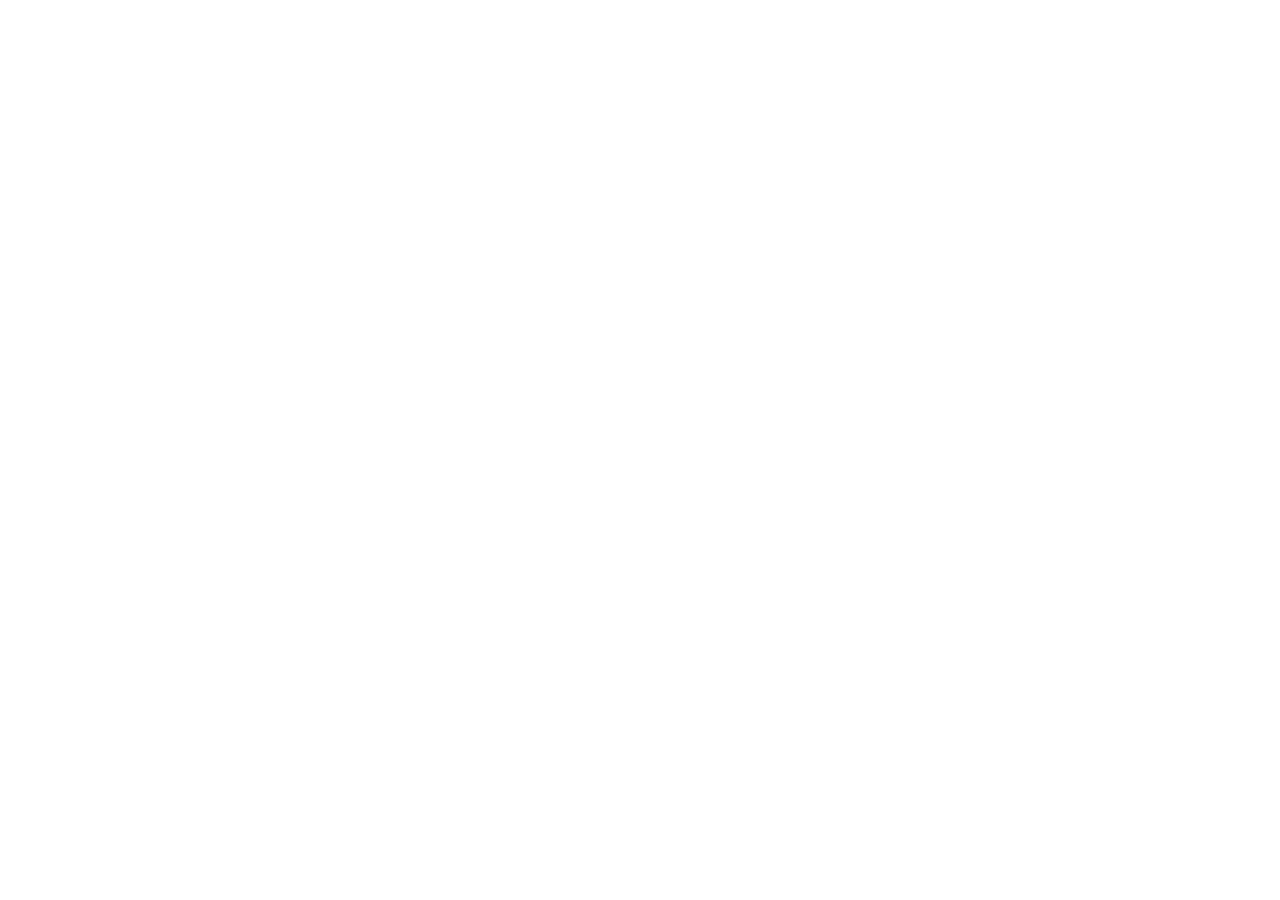
==== index.html @ 1129964f "first commit" ====
<!doctype html>
<html lang="en">
  <head>
    <meta charset="UTF-8" />
    <meta name="viewport" content="width=device-width, initial-scale=1.0" />
    <title>Notion</title>
  </head>
  <body></body>
</html>
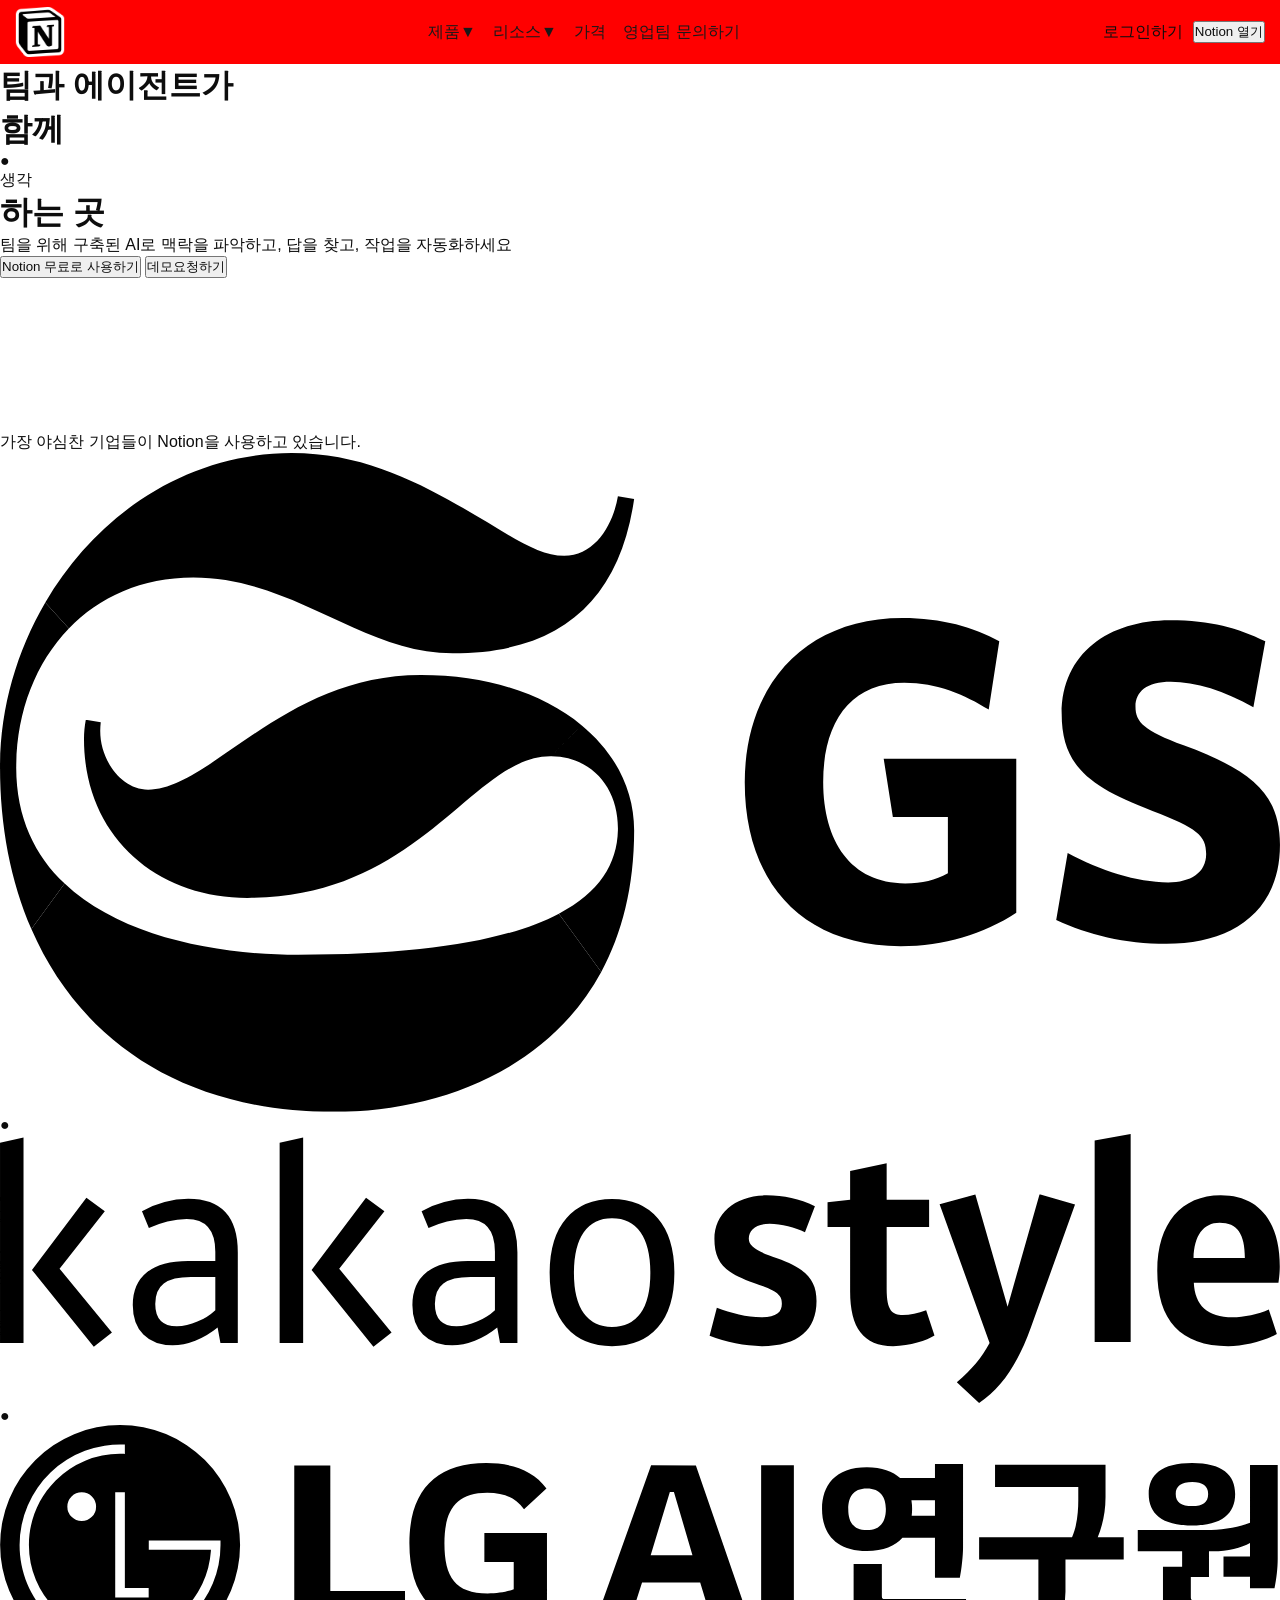
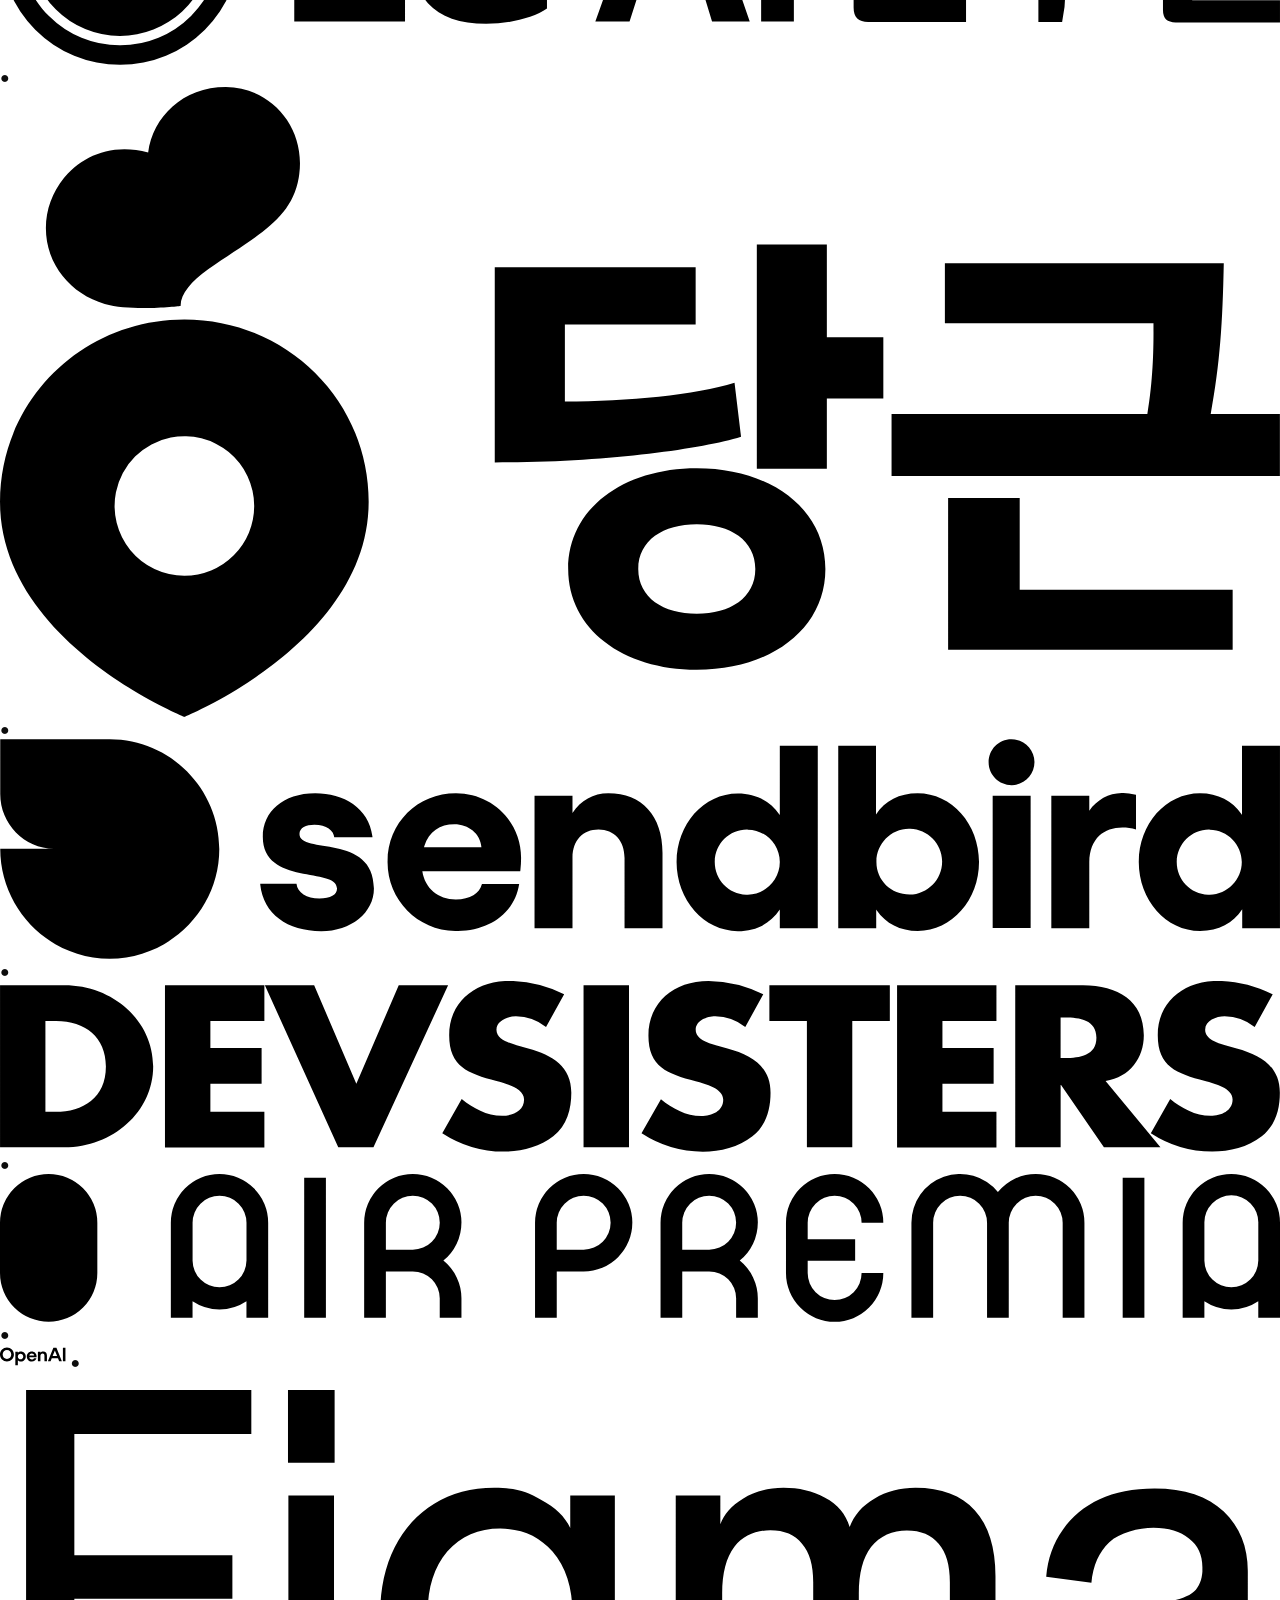
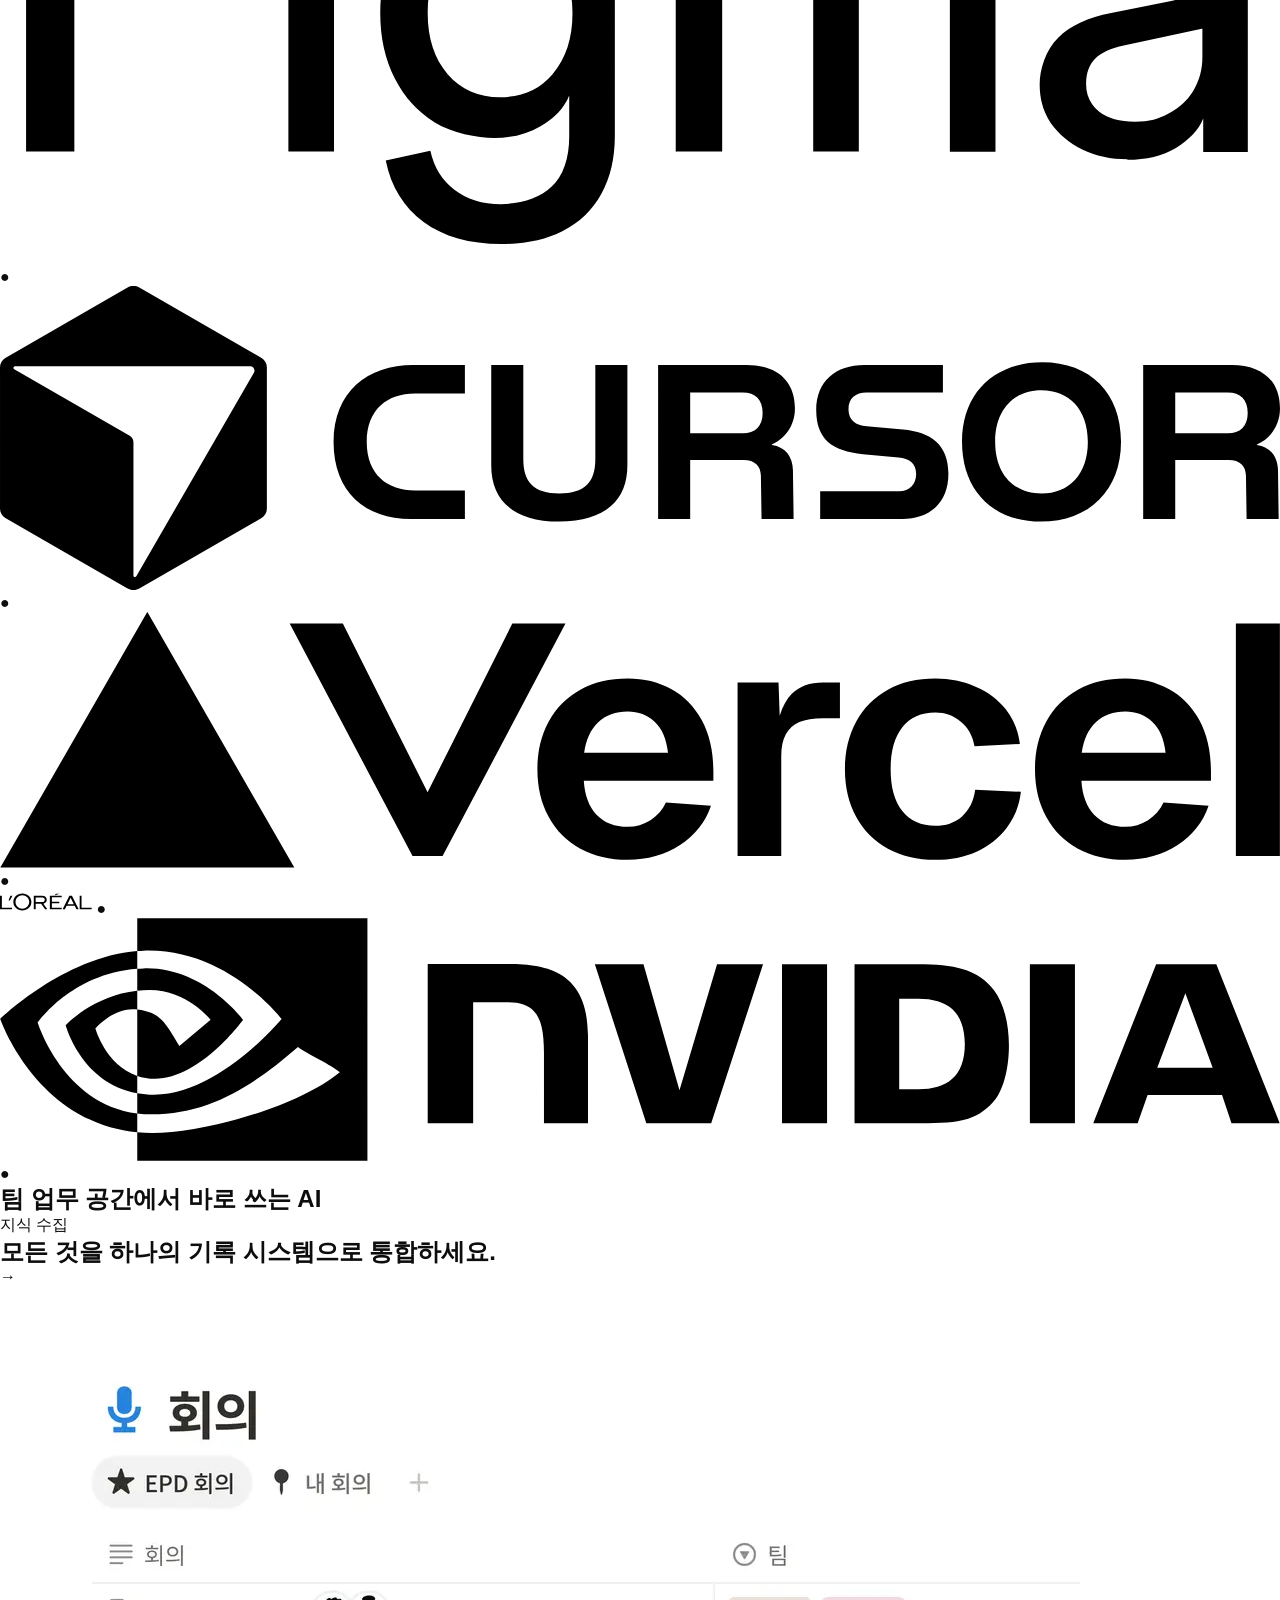
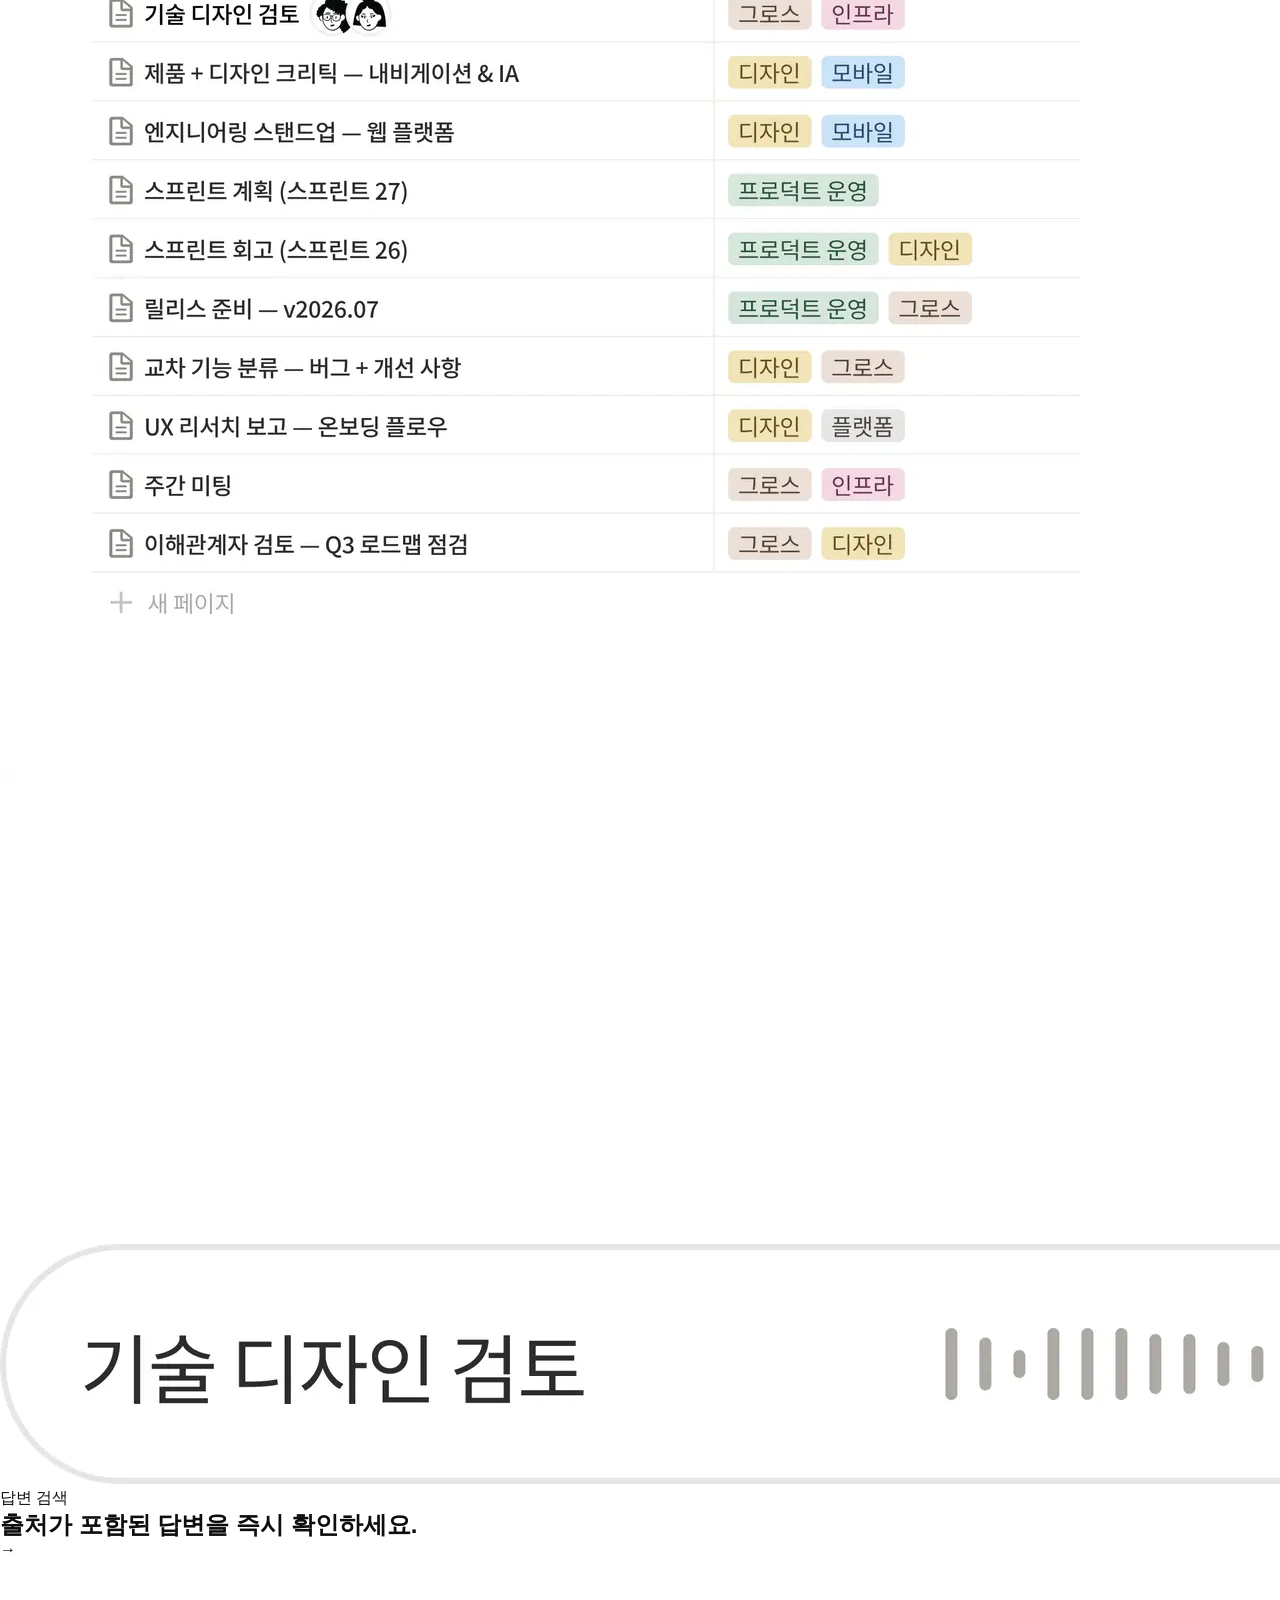
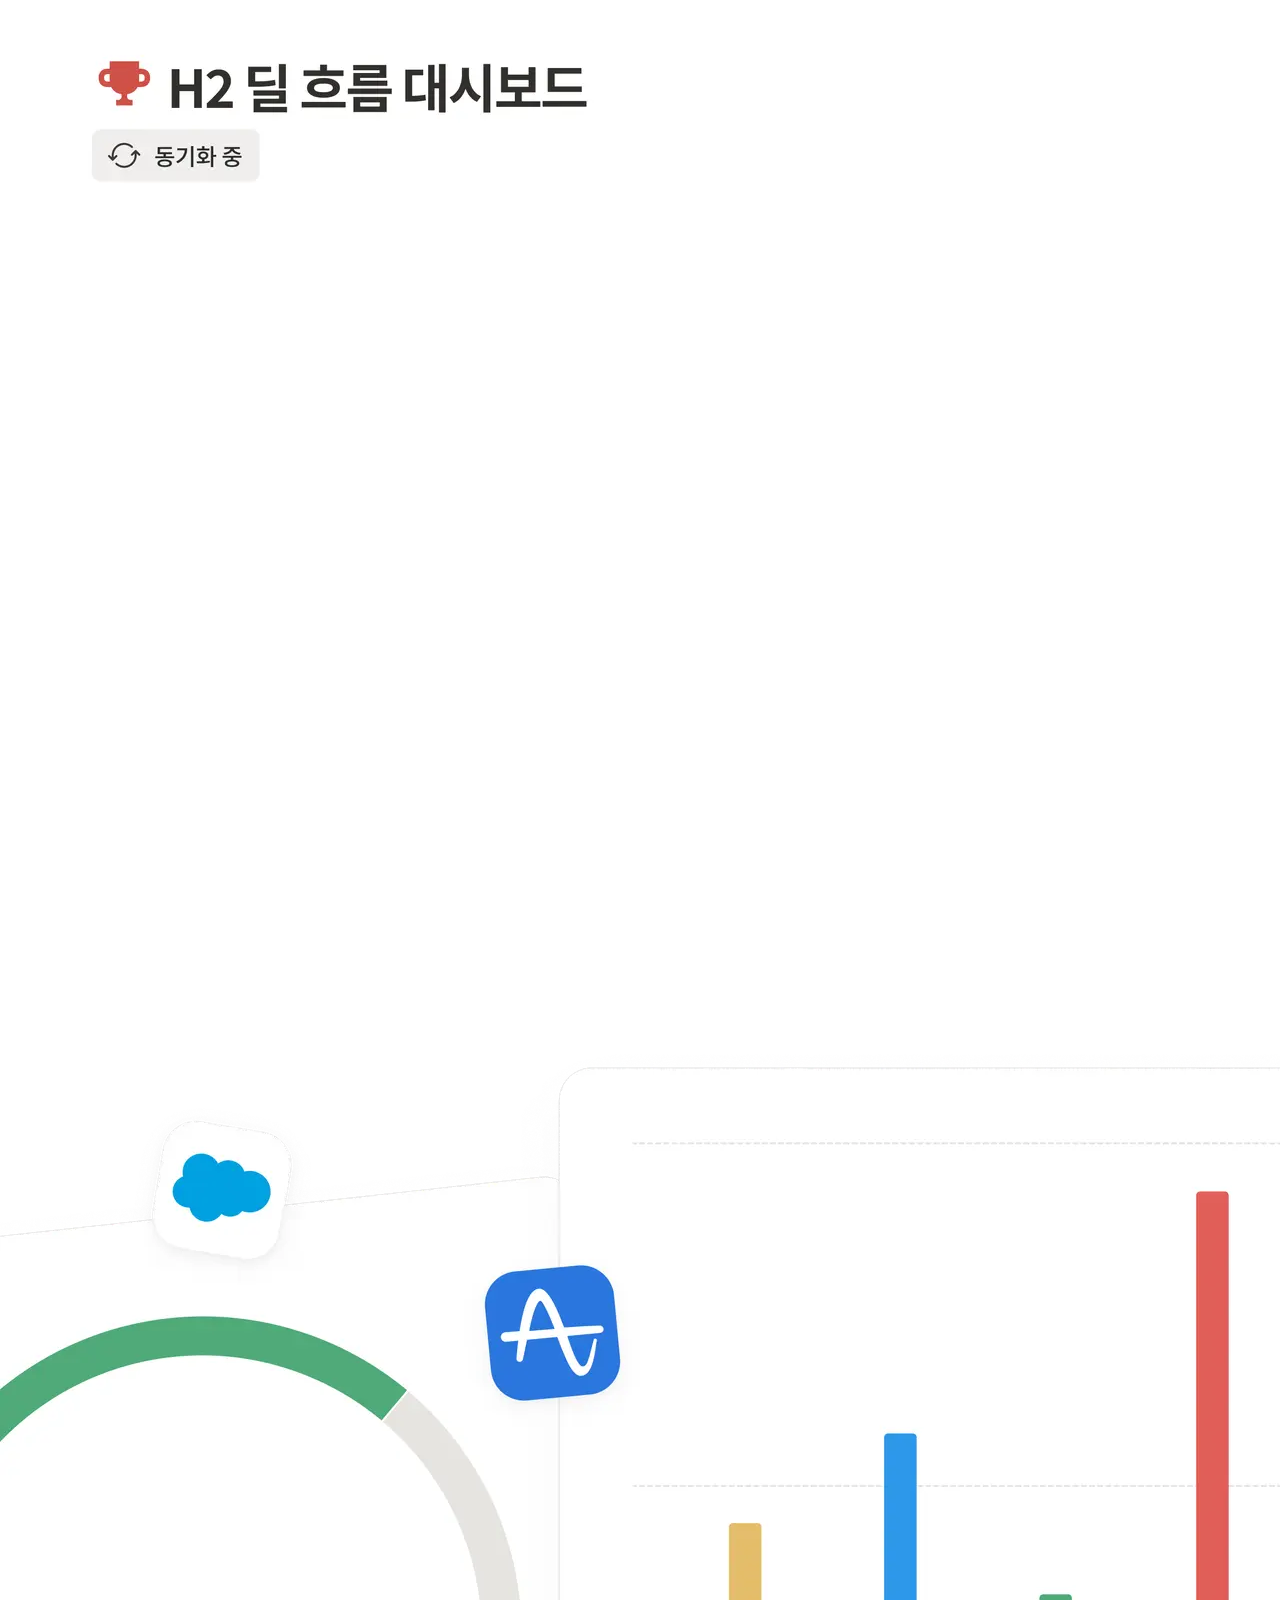
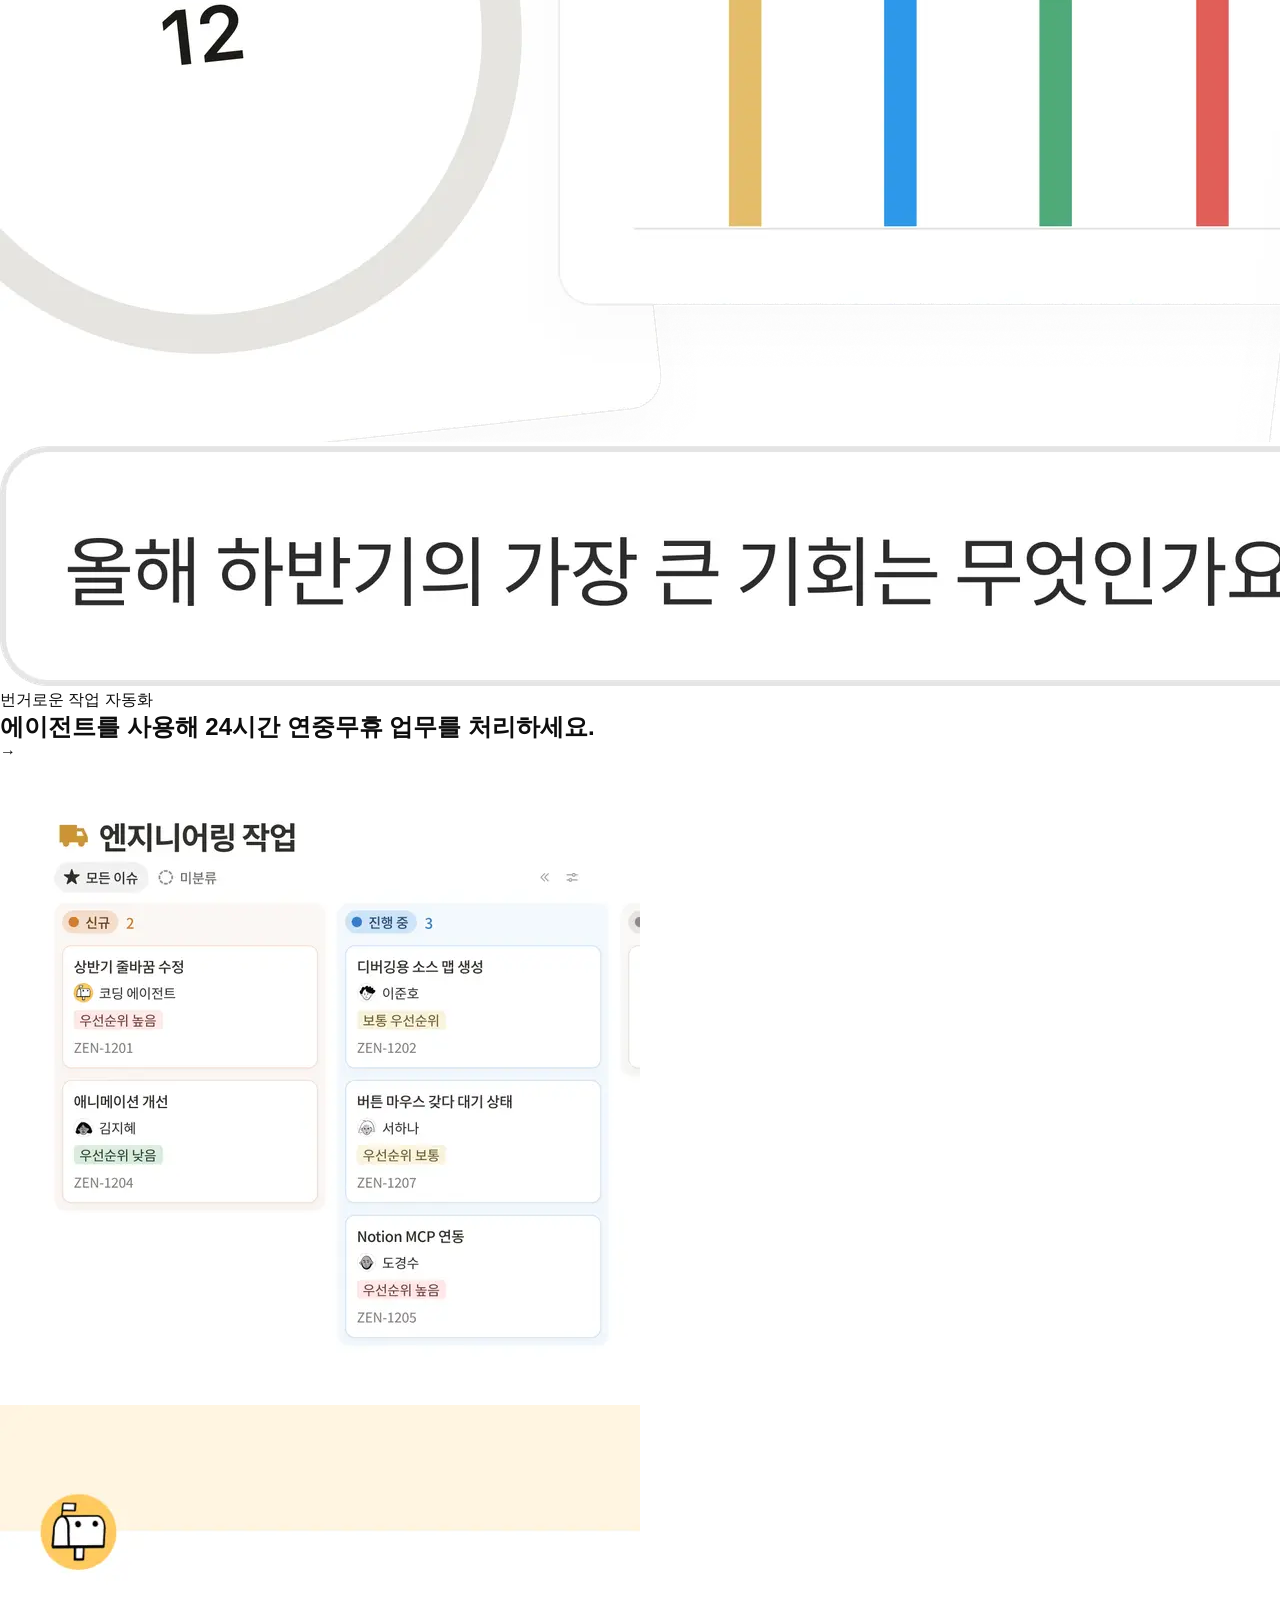
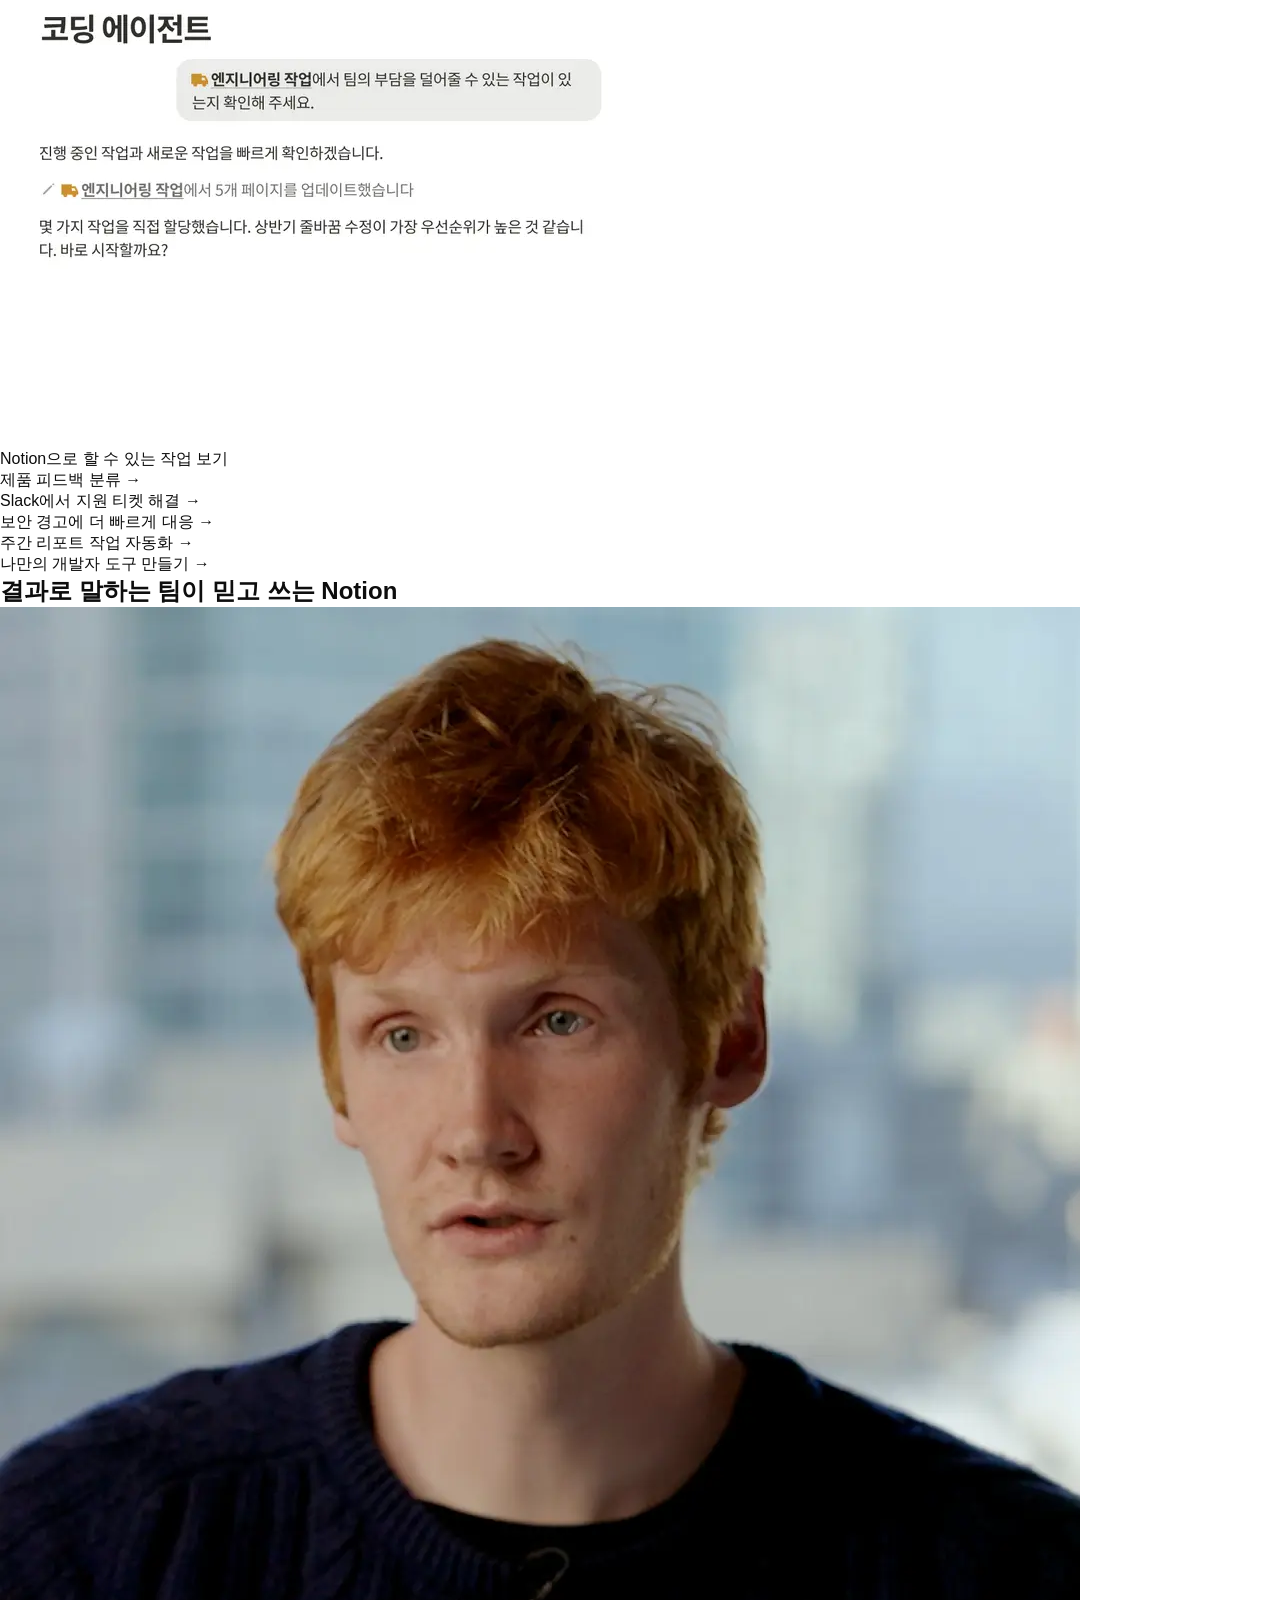
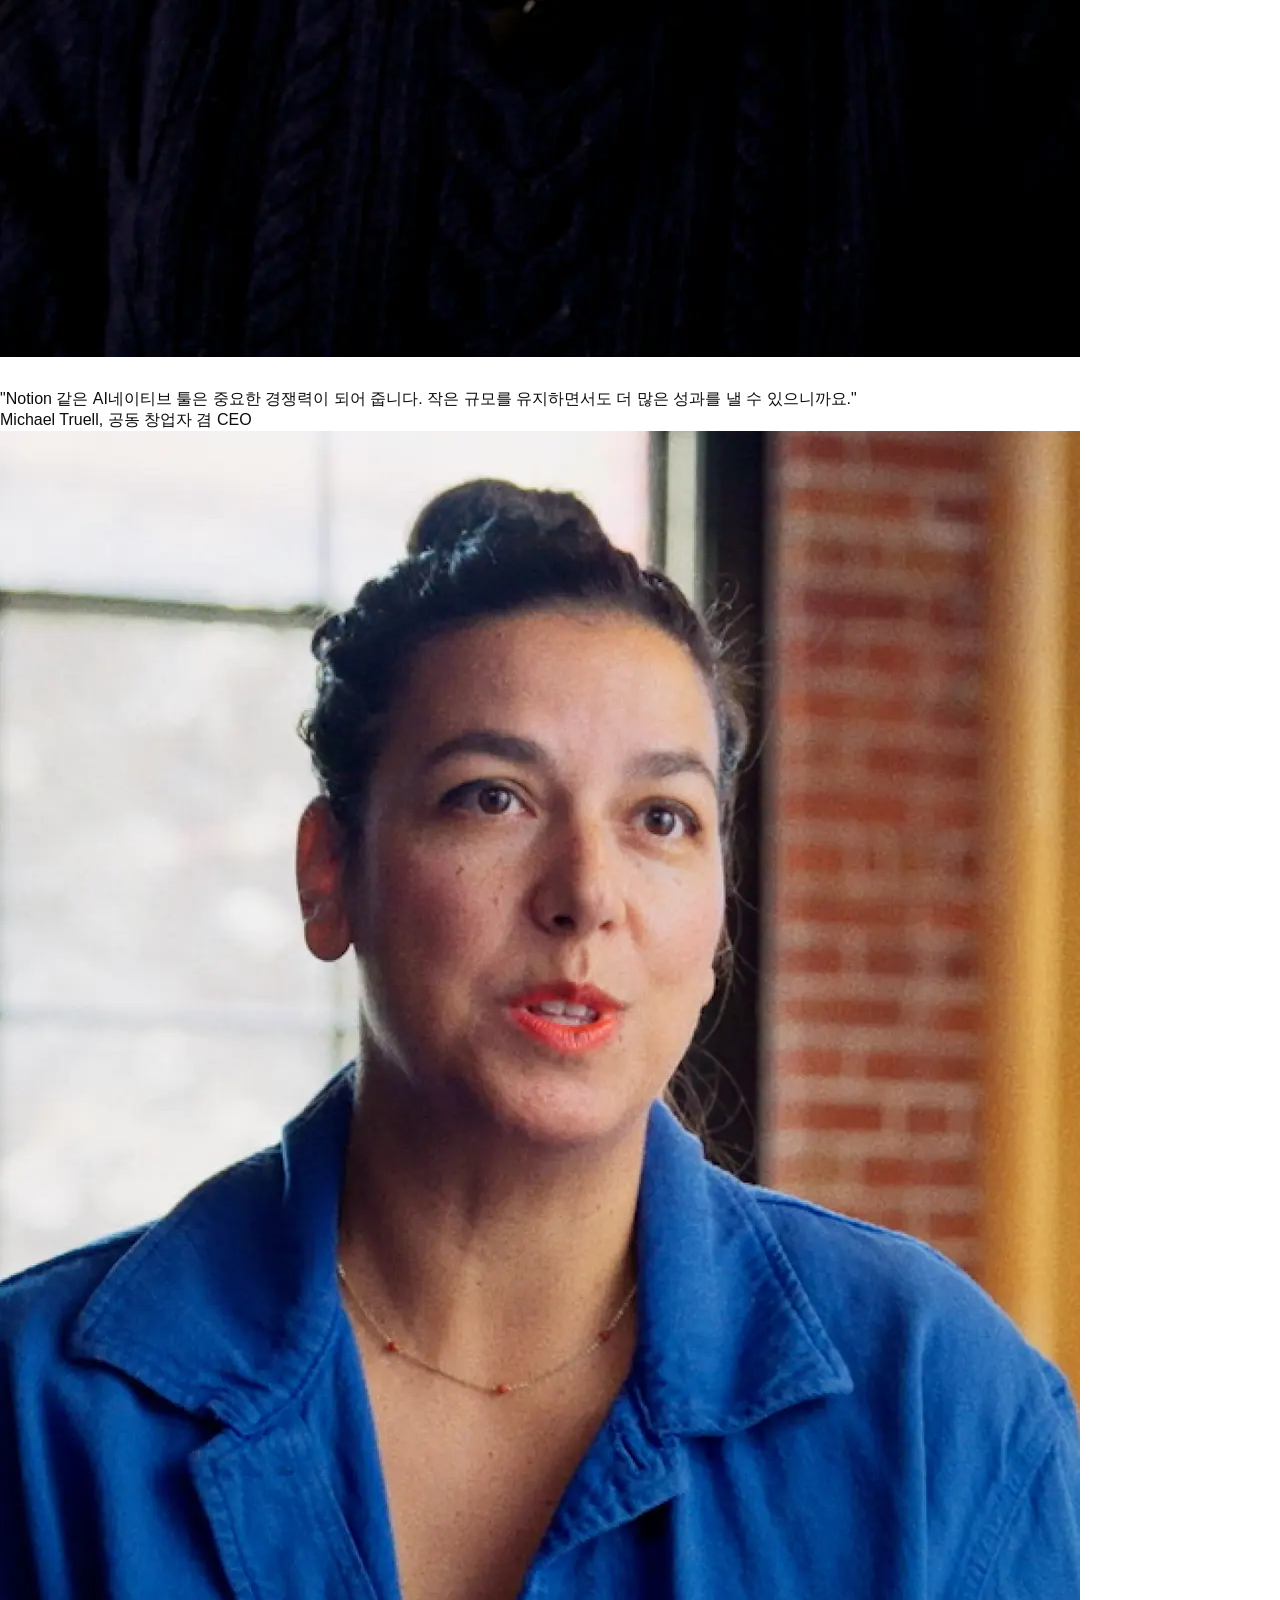
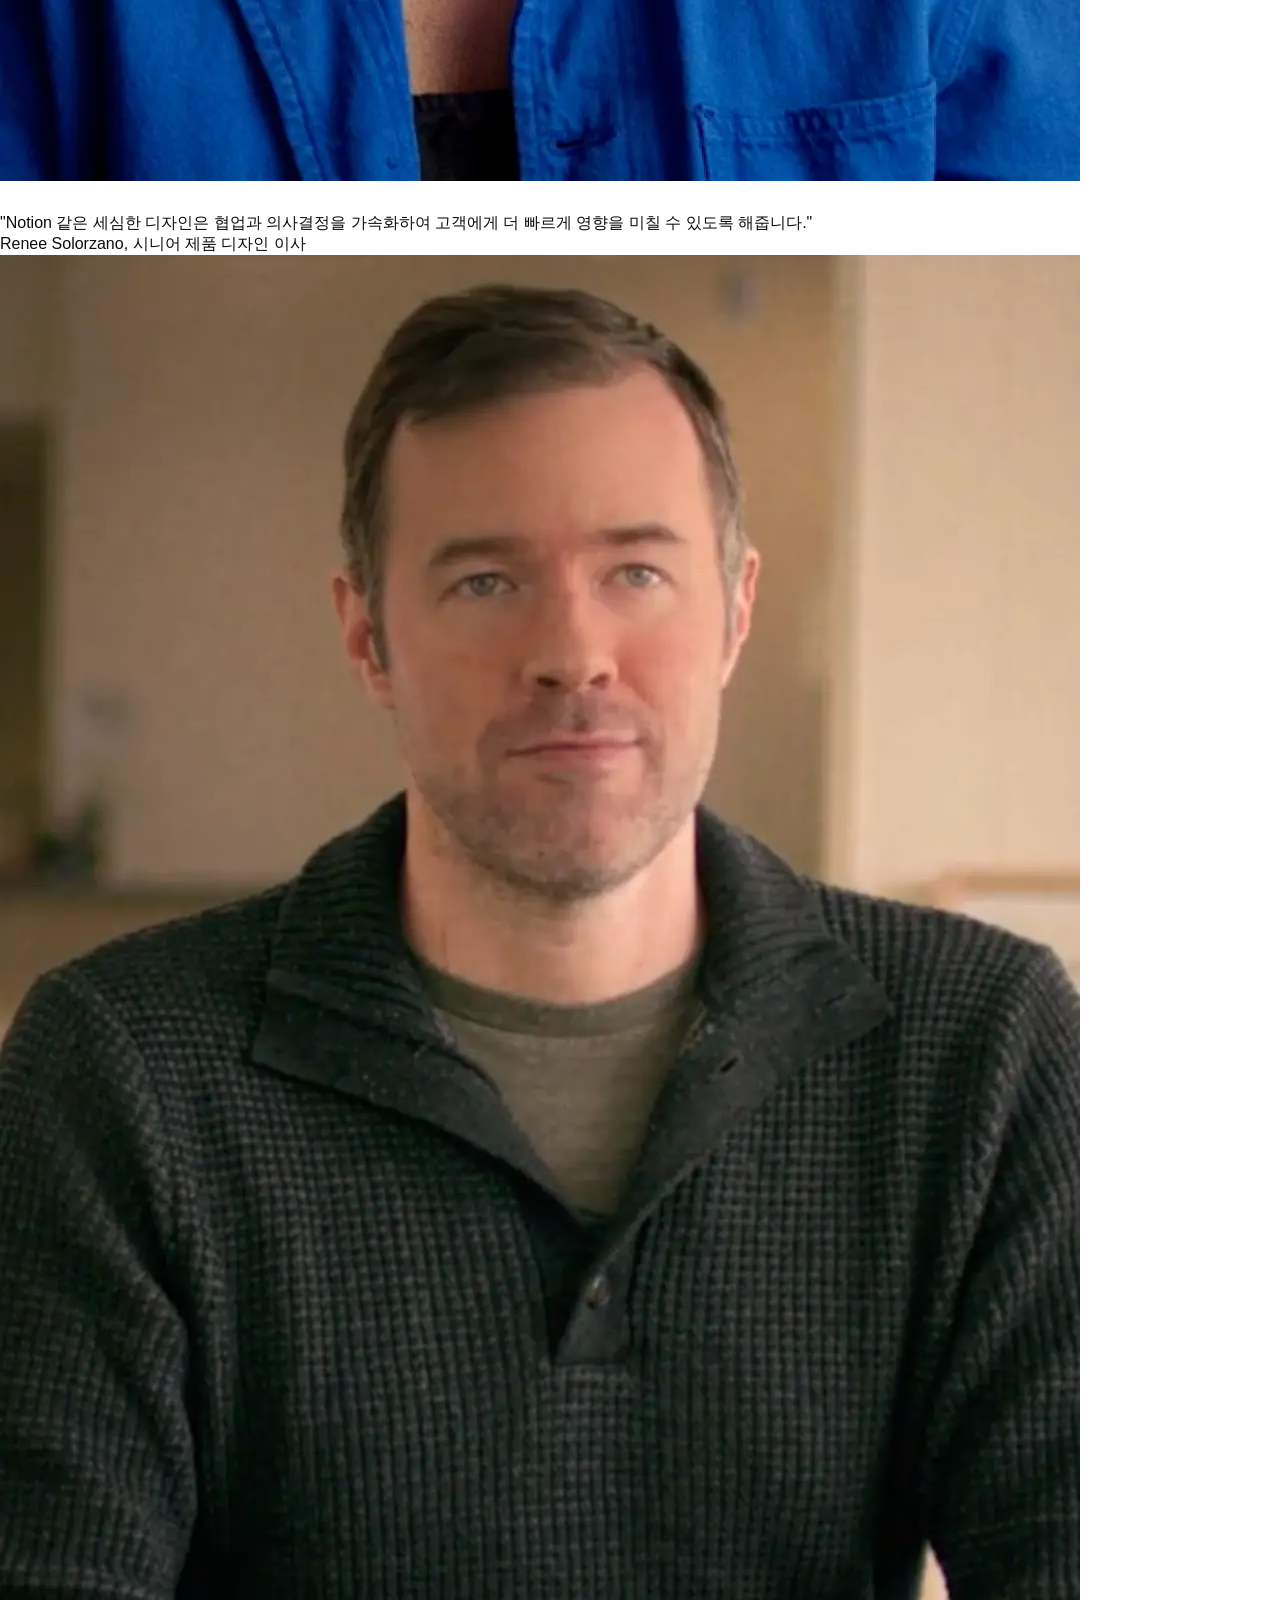
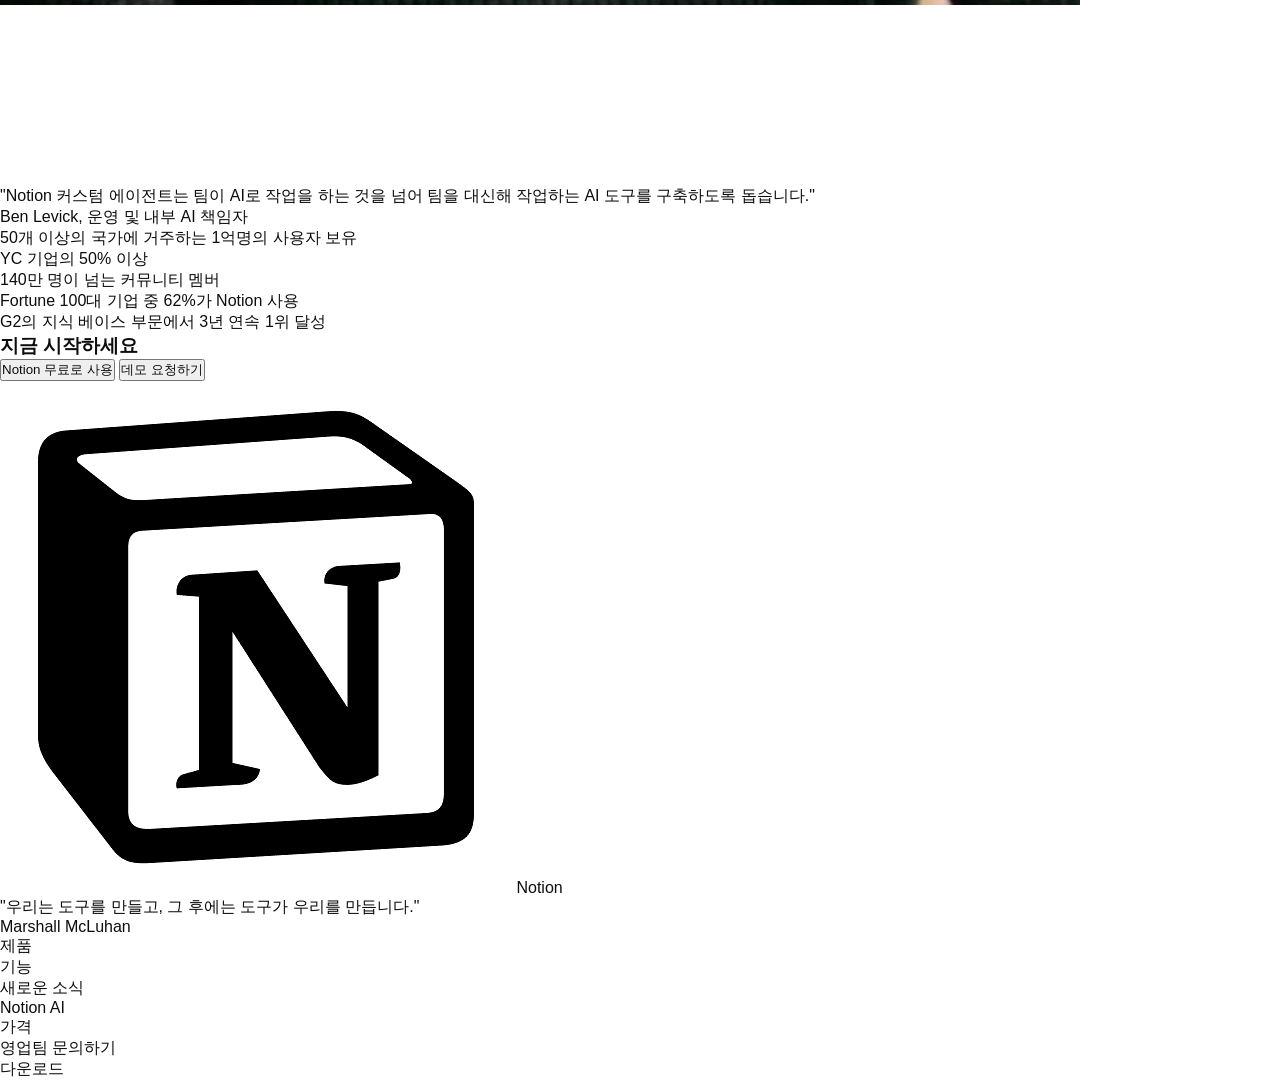
==== commit e27602a3: "html 기초 및 css 헤더 진행 중" ====
--- a/index.html
+++ b/index.html
@@ -4,6 +4,265 @@
     <meta charset="UTF-8" />
     <meta name="viewport" content="width=device-width, initial-scale=1.0" />
     <title>Notion</title>
+    <link rel="stylesheet" href="style.css" />
   </head>
-  <body></body>
+  <body>
+    <header>
+      <div class="logo">
+        <img src="notion_icons/notion_logo.png" alt="로고 이미지" />
+      </div>
+      <div class="nav">
+        <div class="nav-menu">
+          <p>제품</p>
+          <span class="nav-toggle">▼</span>
+        </div>
+        <div class="nav-menu">
+          <p>리소스</p>
+          <span class="nav-toggle">▼</span>
+        </div>
+        <a class="nav-menu" href="#">가격</a>
+        <a class="nav-menu" href="#">영업팀 문의하기</a>
+      </div>
+      <div class="hd-right">
+        <a href="#">로그인하기</a>
+        <button><a href="#">Notion 열기</a></button>
+      </div>
+    </header>
+    <main>
+      <div class="main-header">
+        <div class="main-title">
+          <h1>팀과 에이전트가</h1>
+          <div>
+            <h1>함께</h1>
+            <div>
+              <span>●</span>
+              <p>생각</p>
+            </div>
+            <h1>하는 곳</h1>
+          </div>
+        </div>
+        <p>팀을 위해 구축된 AI로 맥락을 파악하고, 답을 찾고, 작업을 자동화하세요</p>
+        <div class="mh-buttons">
+          <button class="btn1"><a href="#">Notion 무료로 사용하기</a></button>
+          <button class="btn2"><a href="#">데모요청하기</a></button>
+        </div>
+      </div>
+
+      <div>
+        <video src="notion_icons/main_video.mp4"></video>
+      </div>
+      <div>
+        <p>가장 야심찬 기업들이 Notion을 사용하고 있습니다.</p>
+        <div class="companies">
+          <div class="company">
+            <img src="notion_icons/company/1. gs.svg" alt="GS" />
+            <span class="company-dot">●</span>
+          </div>
+          <div class="company">
+            <img src="notion_icons/company/2. kakaostyle.svg" alt="kakaostyle" />
+            <span class="company-dot">●</span>
+          </div>
+          <div class="company">
+            <img src="notion_icons/company/3. lg.svg" alt="lg" />
+            <span class="company-dot">●</span>
+          </div>
+          <div class="company">
+            <img src="notion_icons/company/4. karrot.svg" alt="당근" />
+            <span class="company-dot">●</span>
+          </div>
+          <div class="company">
+            <img src="notion_icons/company/5. sendbird.svg" alt="sendbird" />
+            <span class="company-dot">●</span>
+          </div>
+          <div class="company">
+            <img src="notion_icons/company/6. devsisters.svg" alt="devsisters" />
+            <span class="company-dot">●</span>
+          </div>
+          <div class="company">
+            <img src="notion_icons/company/7. air-premia.svg" alt="air" />
+            <span class="company-dot">●</span>
+          </div>
+        </div>
+        <div class="companies">
+          <div class="company">
+            <img src="notion_icons/company/8. OpenAI.svg" alt="OpenAI" />
+            <span class="company-dot">●</span>
+          </div>
+          <div class="company">
+            <img src="notion_icons/company/9. Figma.svg" alt="Figma" />
+            <span class="company-dot">●</span>
+          </div>
+          <div class="company">
+            <img src="notion_icons/company/10. cursor.svg" alt="cursor" />
+            <span class="company-dot">●</span>
+          </div>
+          <div class="company">
+            <img src="notion_icons/company/11. Vercel.svg" alt="Vercel" />
+            <span class="company-dot">●</span>
+          </div>
+          <div class="company">
+            <img src="notion_icons/company/12. Loreal.svg" alt="Loreal" />
+            <span class="company-dot">●</span>
+          </div>
+          <div class="company">
+            <img src="notion_icons/company/13. Nvidia.svg" alt="Nvidia" />
+            <span class="company-dot">●</span>
+          </div>
+        </div>
+      </div>
+      <div class="ai">
+        <h2>팀 업무 공간에서 바로 쓰는 AI</h2>
+        <div class="cards">
+          <div class="card">
+            <p class="card-title">지식 수집</p>
+            <div class="card-desc">
+              <h2>모든 것을 하나의 기록 시스템으로 통합하세요.</h2>
+              <span class="card-btn">→</span>
+            </div>
+            <div class="card-img">
+              <img src="notion_icons/card_img/knowledge/1.webp" alt="1" />
+              <img src="notion_icons/card_img/knowledge/2.webp" alt="2" />
+              <img src="notion_icons/card_img/knowledge/3.webp" alt="3" />
+            </div>
+          </div>
+          <div class="card">
+            <p class="card-title">답변 검색</p>
+            <div class="card-desc">
+              <h2>출처가 포함된 답변을 즉시 확인하세요.</h2>
+              <span class="card-btn">→</span>
+            </div>
+            <div class="card-img">
+              <img src="notion_icons/card_img/answer/1.webp" alt="1" />
+              <img src="notion_icons/card_img/answer/2.webp" alt="2" />
+              <img src="notion_icons/card_img/answer/3.webp" alt="3" />
+            </div>
+          </div>
+        </div>
+        <div class="card">
+          <p class="card-title">번거로운 작업 자동화</p>
+          <div class="card-desc">
+            <h2>에이전트를 사용해 24시간 연중무휴 업무를 처리하세요.</h2>
+            <span class="card-btn">→</span>
+          </div>
+          <div class="card-img">
+            <img src="notion_icons/card_img/auto/1.webp" alt="1" />
+            <img src="notion_icons/card_img/auto/2.webp" alt="2" />
+          </div>
+        </div>
+        <div class="works">
+          <p>Notion으로 할 수 있는 작업 보기</p>
+          <div>
+            <div class="work">
+              <div class="work-icon blue"></div>
+              <a class="work-link" href="#">제품 피드백 분류 →</a>
+            </div>
+            <div class="work">
+              <div class="work-icon yellow"></div>
+              <a class="work-link" href="#">Slack에서 지원 티켓 해결 →</a>
+            </div>
+            <div class="work">
+              <div class="work-icon red"></div>
+              <a class="work-link" href="#">보안 경고에 더 빠르게 대응 →</a>
+            </div>
+            <div class="work">
+              <div class="work-icon green"></div>
+              <a class="work-link" href="#">주간 리포트 작업 자동화 →</a>
+            </div>
+            <div class="work">
+              <div class="work-icon deepblue"></div>
+              <a class="work-link" href="#">나만의 개발자 도구 만들기 →</a>
+            </div>
+          </div>
+        </div>
+      </div>
+      <div class="team">
+        <h2>결과로 말하는 팀이 믿고 쓰는 Notion</h2>
+        <div class="team-cards">
+          <div class="team-card">
+            <img src="notion_icons/people/cursor.webp" alt="인물" />
+            <div class="team-bg red"></div>
+            <div class="team-desc">
+              <img src="notion_icons/people/Cursor_white.svg" alt="로고" />
+              <div class="team-desc-text">
+                <p class="interview">
+                  "Notion 같은 AI네이티브 툴은 중요한 경쟁력이 되어 줍니다. 작은 규모를 유지하면서도 더 많은
+                  성과를 낼 수 있으니까요."
+                </p>
+                <p class="interview-info">Michael Truell, 공동 창업자 겸 CEO</p>
+              </div>
+            </div>
+          </div>
+          <div class="team-card">
+            <img src="notion_icons/people/faire.webp" alt="인물" />
+            <div class="team-bg blue"></div>
+            <div class="team-desc">
+              <img src="notion_icons/people/Company_faire_white.svg" alt="로고" />
+              <div class="team-desc-text">
+                <p class="interview">
+                  "Notion 같은 세심한 디자인은 협업과 의사결정을 가속화하여 고객에게 더 빠르게 영향을 미칠 수
+                  있도록 해줍니다."
+                </p>
+                <p class="interview-info">Renee Solorzano, 시니어 제품 디자인 이사</p>
+              </div>
+            </div>
+          </div>
+          <div class="team-card">
+            <img src="notion_icons/people/ramp.webp" alt="인물" />
+            <div class="team-bg yellow"></div>
+            <div class="team-desc">
+              <img src="notion_icons/people/ramp_white.svg" alt="로고" />
+              <div class="team-desc-text">
+                <p class="interview">
+                  "Notion 커스텀 에이전트는 팀이 AI로 작업을 하는 것을 넘어 팀을 대신해 작업하는 AI 도구를
+                  구축하도록 돕습니다."
+                </p>
+                <p class="interview-info">Ben Levick, 운영 및 내부 AI 책임자</p>
+              </div>
+            </div>
+          </div>
+        </div>
+      </div>
+      <div class="container">
+        <div><p>50개 이상의 국가에 거주하는 1억명의 사용자 보유</p></div>
+        <div><p>YC 기업의 50% 이상</p></div>
+        <div><p>140만 명이 넘는 커뮤니티 멤버</p></div>
+        <div><p>Fortune 100대 기업 중 62%가 Notion 사용</p></div>
+        <div><p>G2의 지식 베이스 부문에서 3년 연속 1위 달성</p></div>
+      </div>
+      <div>
+        <h3>지금 시작하세요</h3>
+        <div class="bottom-btns">
+          <button class="bbtn-1"><a href="#">Notion 무료로 사용</a></button>
+          <button class="bbtn-2"><a href="#">데모 요청하기</a></button>
+        </div>
+      </div>
+    </main>
+    <footer>
+      <div class="ft-area1">
+        <div class="ft-logo">
+          <img src="notion_icons/notion_logo.png" alt="#" />
+          <span>Notion</span>
+        </div>
+        <div class="ft-text">
+          <p class="ft-inter">"우리는 도구를 만들고, 그 후에는 도구가 우리를 만듭니다."</p>
+          <p class="ft-inter-info">Marshall McLuhan</p>
+        </div>
+      </div>
+      <div class="ft-area2">
+        <div class="ft-lists">
+          <p class="ft-list-title">제품</p>
+          <div class="ft-list">
+            <p>기능</p>
+            <p>새로운 소식</p>
+            <p>Notion AI</p>
+            <p>가격</p>
+            <p>영업팀 문의하기</p>
+            <p>다운로드</p>
+          </div>
+          <a class="ft-more" href=""></a>
+        </div>
+        <div></div>
+      </div>
+    </footer>
+  </body>
 </html>
--- a/style.css
+++ b/style.css
@@ -0,0 +1,74 @@
+:root {
+  --nt-menu-text: #191919;
+  --nt-black-text: #0d0d0d;
+  --nt-gray-text: #777777;
+  --nt-lightgray: #a49e98;
+
+  --nt-blue: #0075de;
+  --nt-blue-hover: #025bab;
+  --nt-lightblue: #e6f3fe;
+
+  --nt-card: #f9f9f8;
+
+  --nt-icon-red: #f74932;
+  --nt-icon-blue: #0d7fe8;
+  --nt-icon-yellow: #ffb10e;
+  --nt-icon-deepblue: #1213ba;
+  --nt-icon-green: #19ae39;
+}
+* {
+  margin: 0;
+  padding: 0;
+  box-sizing: border-box;
+}
+body {
+  background-color: white;
+  font-family: Arial, Helvetica, sans-serif;
+  color: var(--nt-black-text);
+}
+a {
+  text-decoration: none;
+  color: var(--nt-black-text);
+}
+header {
+  background-color: red;
+  color: var(--nt-menu-text);
+  width: 100vw;
+  height: 64px;
+
+  padding: 15px;
+
+  display: flex;
+  flex-direction: row;
+  justify-content: space-between;
+}
+.logo {
+  display: flex;
+  align-items: center;
+}
+.logo img {
+  width: 50px;
+  height: 50px;
+}
+.nav {
+  width: 312px;
+  display: flex;
+  /* gap: 21px; */
+  justify-content: space-between;
+  align-items: center;
+
+  font-weight: 400;
+}
+.nav a {
+  color: var(--nt-menu-text);
+}
+.nav-menu {
+  display: flex;
+  justify-content: center;
+  align-items: center;
+}
+.hd-right {
+  display: flex;
+  gap: 10px;
+  align-items: center;
+}
